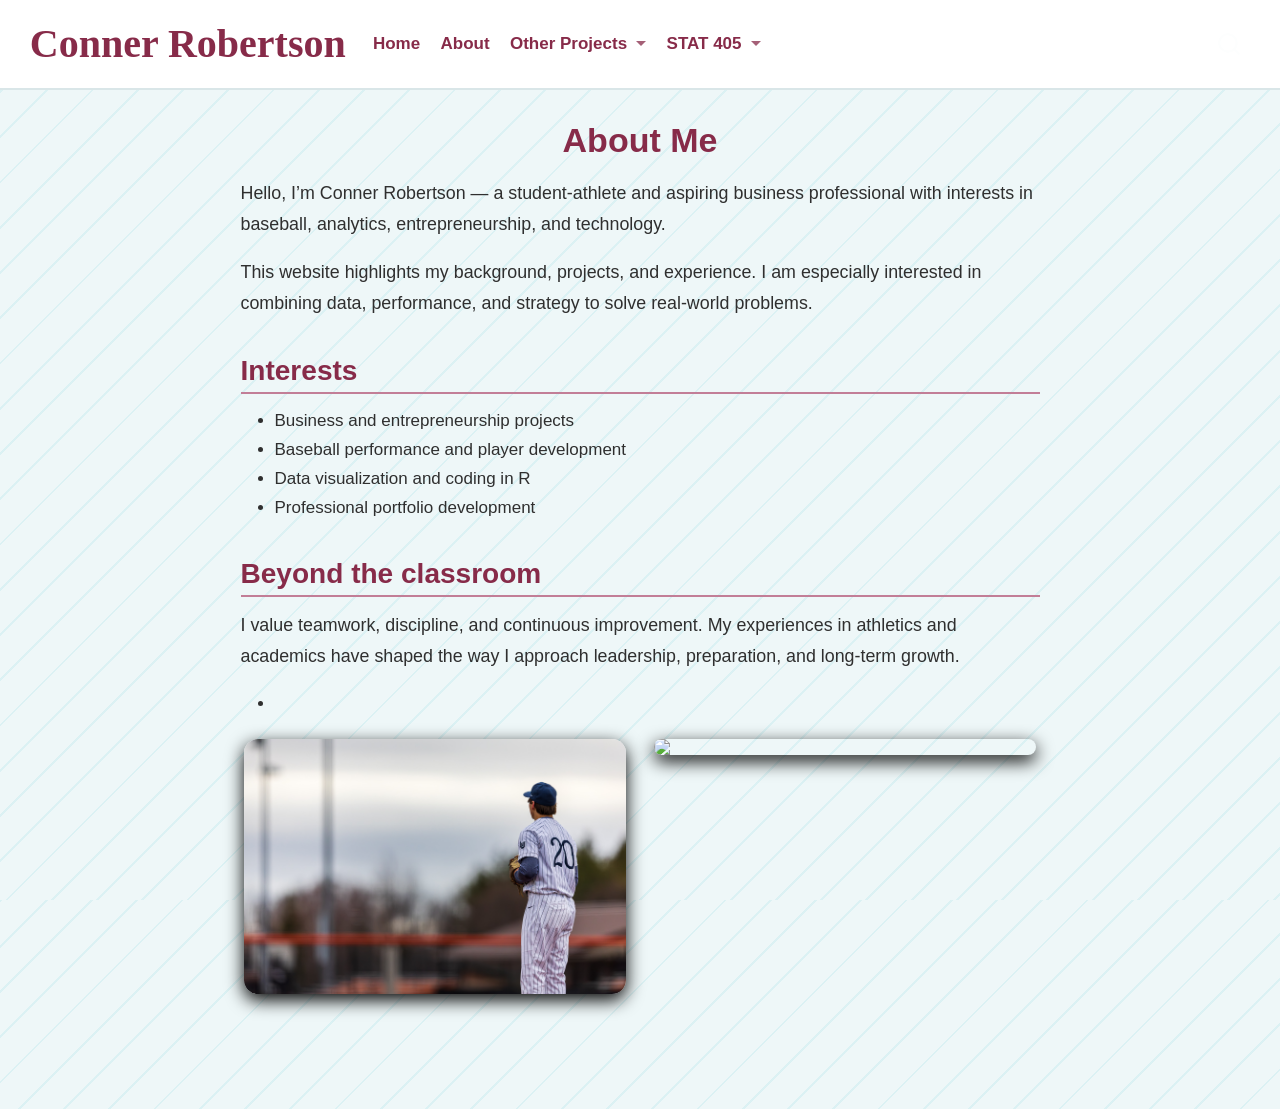
==== docs/about.html @ cb93978e "commiting everything" ====
<!DOCTYPE html>
<html xmlns="http://www.w3.org/1999/xhtml" lang="en" xml:lang="en"><head>

<meta charset="utf-8">
<meta name="generator" content="quarto-1.8.27">

<meta name="viewport" content="width=device-width, initial-scale=1.0, user-scalable=yes">


<title>About Me – Conner Robertson</title>
<style>
code{white-space: pre-wrap;}
span.smallcaps{font-variant: small-caps;}
div.columns{display: flex; gap: min(4vw, 1.5em);}
div.column{flex: auto; overflow-x: auto;}
div.hanging-indent{margin-left: 1.5em; text-indent: -1.5em;}
ul.task-list{list-style: none;}
ul.task-list li input[type="checkbox"] {
  width: 0.8em;
  margin: 0 0.8em 0.2em -1em; /* quarto-specific, see https://github.com/quarto-dev/quarto-cli/issues/4556 */ 
  vertical-align: middle;
}
</style>


<script src="site_libs/quarto-nav/quarto-nav.js"></script>
<script src="site_libs/quarto-nav/headroom.min.js"></script>
<script src="site_libs/clipboard/clipboard.min.js"></script>
<script src="site_libs/quarto-search/autocomplete.umd.js"></script>
<script src="site_libs/quarto-search/fuse.min.js"></script>
<script src="site_libs/quarto-search/quarto-search.js"></script>
<meta name="quarto:offset" content="./">
<script src="site_libs/quarto-html/quarto.js" type="module"></script>
<script src="site_libs/quarto-html/tabsets/tabsets.js" type="module"></script>
<script src="site_libs/quarto-html/axe/axe-check.js" type="module"></script>
<script src="site_libs/quarto-html/popper.min.js"></script>
<script src="site_libs/quarto-html/tippy.umd.min.js"></script>
<script src="site_libs/quarto-html/anchor.min.js"></script>
<link href="site_libs/quarto-html/tippy.css" rel="stylesheet">
<link href="site_libs/quarto-html/quarto-syntax-highlighting-ed96de9b727972fe78a7b5d16c58bf87.css" rel="stylesheet" id="quarto-text-highlighting-styles">
<script src="site_libs/bootstrap/bootstrap.min.js"></script>
<link href="site_libs/bootstrap/bootstrap-icons.css" rel="stylesheet">
<link href="site_libs/bootstrap/bootstrap-82bd6119df2bf4ab524fef438a105040.min.css" rel="stylesheet" append-hash="true" id="quarto-bootstrap" data-mode="light">
<script id="quarto-search-options" type="application/json">{
  "location": "navbar",
  "copy-button": false,
  "collapse-after": 3,
  "panel-placement": "end",
  "type": "overlay",
  "limit": 50,
  "keyboard-shortcut": [
    "f",
    "/",
    "s"
  ],
  "show-item-context": false,
  "language": {
    "search-no-results-text": "No results",
    "search-matching-documents-text": "matching documents",
    "search-copy-link-title": "Copy link to search",
    "search-hide-matches-text": "Hide additional matches",
    "search-more-match-text": "more match in this document",
    "search-more-matches-text": "more matches in this document",
    "search-clear-button-title": "Clear",
    "search-text-placeholder": "",
    "search-detached-cancel-button-title": "Cancel",
    "search-submit-button-title": "Submit",
    "search-label": "Search"
  }
}</script>


<link rel="stylesheet" href="styles.css">
</head>

<body class="nav-fixed fullcontent quarto-light">

<div id="quarto-search-results"></div>
  <header id="quarto-header" class="headroom fixed-top">
    <nav class="navbar navbar-expand-lg " data-bs-theme="dark">
      <div class="navbar-container container-fluid">
      <div class="navbar-brand-container mx-auto">
    <a class="navbar-brand" href="./index.html">
    <span class="navbar-title">Conner Robertson</span>
    </a>
  </div>
            <div id="quarto-search" class="" title="Search"></div>
          <button class="navbar-toggler" type="button" data-bs-toggle="collapse" data-bs-target="#navbarCollapse" aria-controls="navbarCollapse" role="menu" aria-expanded="false" aria-label="Toggle navigation" onclick="if (window.quartoToggleHeadroom) { window.quartoToggleHeadroom(); }">
  <span class="navbar-toggler-icon"></span>
</button>
          <div class="collapse navbar-collapse" id="navbarCollapse">
            <ul class="navbar-nav navbar-nav-scroll me-auto">
  <li class="nav-item">
    <a class="nav-link" href="./index.html"> 
<span class="menu-text">Home</span></a>
  </li>  
  <li class="nav-item">
    <a class="nav-link active" href="./about.html" aria-current="page"> 
<span class="menu-text">About</span></a>
  </li>  
  <li class="nav-item dropdown ">
    <a class="nav-link dropdown-toggle" href="#" id="nav-menu-other-projects" role="link" data-bs-toggle="dropdown" aria-expanded="false">
 <span class="menu-text">Other Projects</span>
    </a>
    <ul class="dropdown-menu" aria-labelledby="nav-menu-other-projects">    
        <li>
    <a class="dropdown-item" href="./tr_project.html">
 <span class="dropdown-text">Timber Rattlers Practicum</span></a>
  </li>  
        <li>
    <a class="dropdown-item" href="./bus_model.html">
 <span class="dropdown-text">Business &amp; Entrepreneurship UPI Model</span></a>
  </li>  
    </ul>
  </li>
  <li class="nav-item dropdown ">
    <a class="nav-link dropdown-toggle" href="#" id="nav-menu-stat-405" role="link" data-bs-toggle="dropdown" aria-expanded="false">
 <span class="menu-text">STAT 405</span>
    </a>
    <ul class="dropdown-menu" aria-labelledby="nav-menu-stat-405">    
        <li>
    <a class="dropdown-item" href="./sql_project.html">
 <span class="dropdown-text">SQL Database</span></a>
  </li>  
    </ul>
  </li>
</ul>
          </div> <!-- /navcollapse -->
            <div class="quarto-navbar-tools">
</div>
      </div> <!-- /container-fluid -->
    </nav>
</header>
<!-- content -->
<div id="quarto-content" class="quarto-container page-columns page-rows-contents page-layout-article page-navbar">
<!-- sidebar -->
<!-- margin-sidebar -->
    
<!-- main -->
<main class="content" id="quarto-document-content">

<header id="title-block-header" class="quarto-title-block default">
<div class="quarto-title">
<h1 class="title">About Me</h1>
</div>



<div class="quarto-title-meta">

    
  
    
  </div>
  


</header>


<p>Hello, I’m Conner Robertson — a student-athlete and aspiring business professional with interests in baseball, analytics, entrepreneurship, and technology.</p>
<p>This website highlights my background, projects, and experience. I am especially interested in combining data, performance, and strategy to solve real-world problems.</p>
<section id="interests" class="level2">
<h2 class="anchored" data-anchor-id="interests">Interests</h2>
<ul>
<li>Business and entrepreneurship projects</li>
<li>Baseball performance and player development</li>
<li>Data visualization and coding in R</li>
<li>Professional portfolio development</li>
</ul>
</section>
<section id="beyond-the-classroom" class="level2">
<h2 class="anchored" data-anchor-id="beyond-the-classroom">Beyond the classroom</h2>
<p>I value teamwork, discipline, and continuous improvement. My experiences in athletics and academics have shaped the way I approach leadership, preparation, and long-term growth.</p>
<ul>
<li></li>
</ul>
<div class="quarto-layout-panel" data-layout-ncol="2">
<div class="quarto-layout-row">
<div class="quarto-layout-cell" style="flex-basis: 50.0%;justify-content: center;">
<p><img src="images/IMG_9159.JPG" class="profile-pic img-fluid"></p>
</div>
<div class="quarto-layout-cell" style="flex-basis: 50.0%;justify-content: center;">
<p><img src="images/IMG_7592.JPG" class="profile-pic img-fluid"></p>
</div>
</div>
</div>


</section>

</main> <!-- /main -->
<script id="quarto-html-after-body" type="application/javascript">
  window.document.addEventListener("DOMContentLoaded", function (event) {
    const icon = "";
    const anchorJS = new window.AnchorJS();
    anchorJS.options = {
      placement: 'right',
      icon: icon
    };
    anchorJS.add('.anchored');
    const isCodeAnnotation = (el) => {
      for (const clz of el.classList) {
        if (clz.startsWith('code-annotation-')) {                     
          return true;
        }
      }
      return false;
    }
    const onCopySuccess = function(e) {
      // button target
      const button = e.trigger;
      // don't keep focus
      button.blur();
      // flash "checked"
      button.classList.add('code-copy-button-checked');
      var currentTitle = button.getAttribute("title");
      button.setAttribute("title", "Copied!");
      let tooltip;
      if (window.bootstrap) {
        button.setAttribute("data-bs-toggle", "tooltip");
        button.setAttribute("data-bs-placement", "left");
        button.setAttribute("data-bs-title", "Copied!");
        tooltip = new bootstrap.Tooltip(button, 
          { trigger: "manual", 
            customClass: "code-copy-button-tooltip",
            offset: [0, -8]});
        tooltip.show();    
      }
      setTimeout(function() {
        if (tooltip) {
          tooltip.hide();
          button.removeAttribute("data-bs-title");
          button.removeAttribute("data-bs-toggle");
          button.removeAttribute("data-bs-placement");
        }
        button.setAttribute("title", currentTitle);
        button.classList.remove('code-copy-button-checked');
      }, 1000);
      // clear code selection
      e.clearSelection();
    }
    const getTextToCopy = function(trigger) {
      const outerScaffold = trigger.parentElement.cloneNode(true);
      const codeEl = outerScaffold.querySelector('code');
      for (const childEl of codeEl.children) {
        if (isCodeAnnotation(childEl)) {
          childEl.remove();
        }
      }
      return codeEl.innerText;
    }
    const clipboard = new window.ClipboardJS('.code-copy-button:not([data-in-quarto-modal])', {
      text: getTextToCopy
    });
    clipboard.on('success', onCopySuccess);
    if (window.document.getElementById('quarto-embedded-source-code-modal')) {
      const clipboardModal = new window.ClipboardJS('.code-copy-button[data-in-quarto-modal]', {
        text: getTextToCopy,
        container: window.document.getElementById('quarto-embedded-source-code-modal')
      });
      clipboardModal.on('success', onCopySuccess);
    }
      var localhostRegex = new RegExp(/^(?:http|https):\/\/localhost\:?[0-9]*\//);
      var mailtoRegex = new RegExp(/^mailto:/);
        var filterRegex = new RegExp('/' + window.location.host + '/');
      var isInternal = (href) => {
          return filterRegex.test(href) || localhostRegex.test(href) || mailtoRegex.test(href);
      }
      // Inspect non-navigation links and adorn them if external
     var links = window.document.querySelectorAll('a[href]:not(.nav-link):not(.navbar-brand):not(.toc-action):not(.sidebar-link):not(.sidebar-item-toggle):not(.pagination-link):not(.no-external):not([aria-hidden]):not(.dropdown-item):not(.quarto-navigation-tool):not(.about-link)');
      for (var i=0; i<links.length; i++) {
        const link = links[i];
        if (!isInternal(link.href)) {
          // undo the damage that might have been done by quarto-nav.js in the case of
          // links that we want to consider external
          if (link.dataset.originalHref !== undefined) {
            link.href = link.dataset.originalHref;
          }
        }
      }
    function tippyHover(el, contentFn, onTriggerFn, onUntriggerFn) {
      const config = {
        allowHTML: true,
        maxWidth: 500,
        delay: 100,
        arrow: false,
        appendTo: function(el) {
            return el.parentElement;
        },
        interactive: true,
        interactiveBorder: 10,
        theme: 'quarto',
        placement: 'bottom-start',
      };
      if (contentFn) {
        config.content = contentFn;
      }
      if (onTriggerFn) {
        config.onTrigger = onTriggerFn;
      }
      if (onUntriggerFn) {
        config.onUntrigger = onUntriggerFn;
      }
      window.tippy(el, config); 
    }
    const noterefs = window.document.querySelectorAll('a[role="doc-noteref"]');
    for (var i=0; i<noterefs.length; i++) {
      const ref = noterefs[i];
      tippyHover(ref, function() {
        // use id or data attribute instead here
        let href = ref.getAttribute('data-footnote-href') || ref.getAttribute('href');
        try { href = new URL(href).hash; } catch {}
        const id = href.replace(/^#\/?/, "");
        const note = window.document.getElementById(id);
        if (note) {
          return note.innerHTML;
        } else {
          return "";
        }
      });
    }
    const xrefs = window.document.querySelectorAll('a.quarto-xref');
    const processXRef = (id, note) => {
      // Strip column container classes
      const stripColumnClz = (el) => {
        el.classList.remove("page-full", "page-columns");
        if (el.children) {
          for (const child of el.children) {
            stripColumnClz(child);
          }
        }
      }
      stripColumnClz(note)
      if (id === null || id.startsWith('sec-')) {
        // Special case sections, only their first couple elements
        const container = document.createElement("div");
        if (note.children && note.children.length > 2) {
          container.appendChild(note.children[0].cloneNode(true));
          for (let i = 1; i < note.children.length; i++) {
            const child = note.children[i];
            if (child.tagName === "P" && child.innerText === "") {
              continue;
            } else {
              container.appendChild(child.cloneNode(true));
              break;
            }
          }
          if (window.Quarto?.typesetMath) {
            window.Quarto.typesetMath(container);
          }
          return container.innerHTML
        } else {
          if (window.Quarto?.typesetMath) {
            window.Quarto.typesetMath(note);
          }
          return note.innerHTML;
        }
      } else {
        // Remove any anchor links if they are present
        const anchorLink = note.querySelector('a.anchorjs-link');
        if (anchorLink) {
          anchorLink.remove();
        }
        if (window.Quarto?.typesetMath) {
          window.Quarto.typesetMath(note);
        }
        if (note.classList.contains("callout")) {
          return note.outerHTML;
        } else {
          return note.innerHTML;
        }
      }
    }
    for (var i=0; i<xrefs.length; i++) {
      const xref = xrefs[i];
      tippyHover(xref, undefined, function(instance) {
        instance.disable();
        let url = xref.getAttribute('href');
        let hash = undefined; 
        if (url.startsWith('#')) {
          hash = url;
        } else {
          try { hash = new URL(url).hash; } catch {}
        }
        if (hash) {
          const id = hash.replace(/^#\/?/, "");
          const note = window.document.getElementById(id);
          if (note !== null) {
            try {
              const html = processXRef(id, note.cloneNode(true));
              instance.setContent(html);
            } finally {
              instance.enable();
              instance.show();
            }
          } else {
            // See if we can fetch this
            fetch(url.split('#')[0])
            .then(res => res.text())
            .then(html => {
              const parser = new DOMParser();
              const htmlDoc = parser.parseFromString(html, "text/html");
              const note = htmlDoc.getElementById(id);
              if (note !== null) {
                const html = processXRef(id, note);
                instance.setContent(html);
              } 
            }).finally(() => {
              instance.enable();
              instance.show();
            });
          }
        } else {
          // See if we can fetch a full url (with no hash to target)
          // This is a special case and we should probably do some content thinning / targeting
          fetch(url)
          .then(res => res.text())
          .then(html => {
            const parser = new DOMParser();
            const htmlDoc = parser.parseFromString(html, "text/html");
            const note = htmlDoc.querySelector('main.content');
            if (note !== null) {
              // This should only happen for chapter cross references
              // (since there is no id in the URL)
              // remove the first header
              if (note.children.length > 0 && note.children[0].tagName === "HEADER") {
                note.children[0].remove();
              }
              const html = processXRef(null, note);
              instance.setContent(html);
            } 
          }).finally(() => {
            instance.enable();
            instance.show();
          });
        }
      }, function(instance) {
      });
    }
        let selectedAnnoteEl;
        const selectorForAnnotation = ( cell, annotation) => {
          let cellAttr = 'data-code-cell="' + cell + '"';
          let lineAttr = 'data-code-annotation="' +  annotation + '"';
          const selector = 'span[' + cellAttr + '][' + lineAttr + ']';
          return selector;
        }
        const selectCodeLines = (annoteEl) => {
          const doc = window.document;
          const targetCell = annoteEl.getAttribute("data-target-cell");
          const targetAnnotation = annoteEl.getAttribute("data-target-annotation");
          const annoteSpan = window.document.querySelector(selectorForAnnotation(targetCell, targetAnnotation));
          const lines = annoteSpan.getAttribute("data-code-lines").split(",");
          const lineIds = lines.map((line) => {
            return targetCell + "-" + line;
          })
          let top = null;
          let height = null;
          let parent = null;
          if (lineIds.length > 0) {
              //compute the position of the single el (top and bottom and make a div)
              const el = window.document.getElementById(lineIds[0]);
              top = el.offsetTop;
              height = el.offsetHeight;
              parent = el.parentElement.parentElement;
            if (lineIds.length > 1) {
              const lastEl = window.document.getElementById(lineIds[lineIds.length - 1]);
              const bottom = lastEl.offsetTop + lastEl.offsetHeight;
              height = bottom - top;
            }
            if (top !== null && height !== null && parent !== null) {
              // cook up a div (if necessary) and position it 
              let div = window.document.getElementById("code-annotation-line-highlight");
              if (div === null) {
                div = window.document.createElement("div");
                div.setAttribute("id", "code-annotation-line-highlight");
                div.style.position = 'absolute';
                parent.appendChild(div);
              }
              div.style.top = top - 2 + "px";
              div.style.height = height + 4 + "px";
              div.style.left = 0;
              let gutterDiv = window.document.getElementById("code-annotation-line-highlight-gutter");
              if (gutterDiv === null) {
                gutterDiv = window.document.createElement("div");
                gutterDiv.setAttribute("id", "code-annotation-line-highlight-gutter");
                gutterDiv.style.position = 'absolute';
                const codeCell = window.document.getElementById(targetCell);
                const gutter = codeCell.querySelector('.code-annotation-gutter');
                gutter.appendChild(gutterDiv);
              }
              gutterDiv.style.top = top - 2 + "px";
              gutterDiv.style.height = height + 4 + "px";
            }
            selectedAnnoteEl = annoteEl;
          }
        };
        const unselectCodeLines = () => {
          const elementsIds = ["code-annotation-line-highlight", "code-annotation-line-highlight-gutter"];
          elementsIds.forEach((elId) => {
            const div = window.document.getElementById(elId);
            if (div) {
              div.remove();
            }
          });
          selectedAnnoteEl = undefined;
        };
          // Handle positioning of the toggle
      window.addEventListener(
        "resize",
        throttle(() => {
          elRect = undefined;
          if (selectedAnnoteEl) {
            selectCodeLines(selectedAnnoteEl);
          }
        }, 10)
      );
      function throttle(fn, ms) {
      let throttle = false;
      let timer;
        return (...args) => {
          if(!throttle) { // first call gets through
              fn.apply(this, args);
              throttle = true;
          } else { // all the others get throttled
              if(timer) clearTimeout(timer); // cancel #2
              timer = setTimeout(() => {
                fn.apply(this, args);
                timer = throttle = false;
              }, ms);
          }
        };
      }
        // Attach click handler to the DT
        const annoteDls = window.document.querySelectorAll('dt[data-target-cell]');
        for (const annoteDlNode of annoteDls) {
          annoteDlNode.addEventListener('click', (event) => {
            const clickedEl = event.target;
            if (clickedEl !== selectedAnnoteEl) {
              unselectCodeLines();
              const activeEl = window.document.querySelector('dt[data-target-cell].code-annotation-active');
              if (activeEl) {
                activeEl.classList.remove('code-annotation-active');
              }
              selectCodeLines(clickedEl);
              clickedEl.classList.add('code-annotation-active');
            } else {
              // Unselect the line
              unselectCodeLines();
              clickedEl.classList.remove('code-annotation-active');
            }
          });
        }
    const findCites = (el) => {
      const parentEl = el.parentElement;
      if (parentEl) {
        const cites = parentEl.dataset.cites;
        if (cites) {
          return {
            el,
            cites: cites.split(' ')
          };
        } else {
          return findCites(el.parentElement)
        }
      } else {
        return undefined;
      }
    };
    var bibliorefs = window.document.querySelectorAll('a[role="doc-biblioref"]');
    for (var i=0; i<bibliorefs.length; i++) {
      const ref = bibliorefs[i];
      const citeInfo = findCites(ref);
      if (citeInfo) {
        tippyHover(citeInfo.el, function() {
          var popup = window.document.createElement('div');
          citeInfo.cites.forEach(function(cite) {
            var citeDiv = window.document.createElement('div');
            citeDiv.classList.add('hanging-indent');
            citeDiv.classList.add('csl-entry');
            var biblioDiv = window.document.getElementById('ref-' + cite);
            if (biblioDiv) {
              citeDiv.innerHTML = biblioDiv.innerHTML;
            }
            popup.appendChild(citeDiv);
          });
          return popup.innerHTML;
        });
      }
    }
  });
  </script>
</div> <!-- /content -->




</body></html>
---- docs/site_libs/quarto-html/tippy.css ----
.tippy-box[data-animation=fade][data-state=hidden]{opacity:0}[data-tippy-root]{max-width:calc(100vw - 10px)}.tippy-box{position:relative;background-color:#333;color:#fff;border-radius:4px;font-size:14px;line-height:1.4;white-space:normal;outline:0;transition-property:transform,visibility,opacity}.tippy-box[data-placement^=top]>.tippy-arrow{bottom:0}.tippy-box[data-placement^=top]>.tippy-arrow:before{bottom:-7px;left:0;border-width:8px 8px 0;border-top-color:initial;transform-origin:center top}.tippy-box[data-placement^=bottom]>.tippy-arrow{top:0}.tippy-box[data-placement^=bottom]>.tippy-arrow:before{top:-7px;left:0;border-width:0 8px 8px;border-bottom-color:initial;transform-origin:center bottom}.tippy-box[data-placement^=left]>.tippy-arrow{right:0}.tippy-box[data-placement^=left]>.tippy-arrow:before{border-width:8px 0 8px 8px;border-left-color:initial;right:-7px;transform-origin:center left}.tippy-box[data-placement^=right]>.tippy-arrow{left:0}.tippy-box[data-placement^=right]>.tippy-arrow:before{left:-7px;border-width:8px 8px 8px 0;border-right-color:initial;transform-origin:center right}.tippy-box[data-inertia][data-state=visible]{transition-timing-function:cubic-bezier(.54,1.5,.38,1.11)}.tippy-arrow{width:16px;height:16px;color:#333}.tippy-arrow:before{content:"";position:absolute;border-color:transparent;border-style:solid}.tippy-content{position:relative;padding:5px 9px;z-index:1}
---- docs/site_libs/quarto-html/quarto-syntax-highlighting-ed96de9b727972fe78a7b5d16c58bf87.css ----
/* quarto syntax highlight colors */
:root {
  --quarto-hl-ot-color: #003B4F;
  --quarto-hl-at-color: #657422;
  --quarto-hl-ss-color: #20794D;
  --quarto-hl-an-color: #5E5E5E;
  --quarto-hl-fu-color: #4758AB;
  --quarto-hl-st-color: #20794D;
  --quarto-hl-cf-color: #003B4F;
  --quarto-hl-op-color: #5E5E5E;
  --quarto-hl-er-color: #AD0000;
  --quarto-hl-bn-color: #AD0000;
  --quarto-hl-al-color: #AD0000;
  --quarto-hl-va-color: #111111;
  --quarto-hl-bu-color: inherit;
  --quarto-hl-ex-color: inherit;
  --quarto-hl-pp-color: #AD0000;
  --quarto-hl-in-color: #5E5E5E;
  --quarto-hl-vs-color: #20794D;
  --quarto-hl-wa-color: #5E5E5E;
  --quarto-hl-do-color: #5E5E5E;
  --quarto-hl-im-color: #00769E;
  --quarto-hl-ch-color: #20794D;
  --quarto-hl-dt-color: #AD0000;
  --quarto-hl-fl-color: #AD0000;
  --quarto-hl-co-color: #5E5E5E;
  --quarto-hl-cv-color: #5E5E5E;
  --quarto-hl-cn-color: #8f5902;
  --quarto-hl-sc-color: #5E5E5E;
  --quarto-hl-dv-color: #AD0000;
  --quarto-hl-kw-color: #003B4F;
}

/* other quarto variables */
:root {
  --quarto-font-monospace: SFMono-Regular, Menlo, Monaco, Consolas, "Liberation Mono", "Courier New", monospace;
}

/* syntax highlight based on Pandoc's rules */
pre > code.sourceCode > span {
  color: #003B4F;
}

code.sourceCode > span {
  color: #003B4F;
}

div.sourceCode,
div.sourceCode pre.sourceCode {
  color: #003B4F;
}

/* Normal */
code span {
  color: #003B4F;
}

/* Alert */
code span.al {
  color: #AD0000;
  font-style: inherit;
}

/* Annotation */
code span.an {
  color: #5E5E5E;
  font-style: inherit;
}

/* Attribute */
code span.at {
  color: #657422;
  font-style: inherit;
}

/* BaseN */
code span.bn {
  color: #AD0000;
  font-style: inherit;
}

/* BuiltIn */
code span.bu {
  font-style: inherit;
}

/* ControlFlow */
code span.cf {
  color: #003B4F;
  font-weight: bold;
  font-style: inherit;
}

/* Char */
code span.ch {
  color: #20794D;
  font-style: inherit;
}

/* Constant */
code span.cn {
  color: #8f5902;
  font-style: inherit;
}

/* Comment */
code span.co {
  color: #5E5E5E;
  font-style: inherit;
}

/* CommentVar */
code span.cv {
  color: #5E5E5E;
  font-style: italic;
}

/* Documentation */
code span.do {
  color: #5E5E5E;
  font-style: italic;
}

/* DataType */
code span.dt {
  color: #AD0000;
  font-style: inherit;
}

/* DecVal */
code span.dv {
  color: #AD0000;
  font-style: inherit;
}

/* Error */
code span.er {
  color: #AD0000;
  font-style: inherit;
}

/* Extension */
code span.ex {
  font-style: inherit;
}

/* Float */
code span.fl {
  color: #AD0000;
  font-style: inherit;
}

/* Function */
code span.fu {
  color: #4758AB;
  font-style: inherit;
}

/* Import */
code span.im {
  color: #00769E;
  font-style: inherit;
}

/* Information */
code span.in {
  color: #5E5E5E;
  font-style: inherit;
}

/* Keyword */
code span.kw {
  color: #003B4F;
  font-weight: bold;
  font-style: inherit;
}

/* Operator */
code span.op {
  color: #5E5E5E;
  font-style: inherit;
}

/* Other */
code span.ot {
  color: #003B4F;
  font-style: inherit;
}

/* Preprocessor */
code span.pp {
  color: #AD0000;
  font-style: inherit;
}

/* SpecialChar */
code span.sc {
  color: #5E5E5E;
  font-style: inherit;
}

/* SpecialString */
code span.ss {
  color: #20794D;
  font-style: inherit;
}

/* String */
code span.st {
  color: #20794D;
  font-style: inherit;
}

/* Variable */
code span.va {
  color: #111111;
  font-style: inherit;
}

/* VerbatimString */
code span.vs {
  color: #20794D;
  font-style: inherit;
}

/* Warning */
code span.wa {
  color: #5E5E5E;
  font-style: italic;
}

.prevent-inlining {
  content: "</";
}

/*# sourceMappingURL=0920dd6d7437995b8cdf7429764427b1.css.map */
---- docs/styles.css ----
/* css styles */

body {
  background-color: #eef7f8;
  background-image:
    repeating-linear-gradient(
      135deg,
      rgba(5, 170, 187, 0.08) 0px,
      rgba(5, 170, 187, 0.08) 2px,
      transparent 2px,
      transparent 32px
    );

  color: #2f2f2f;
  font-family: "Segoe UI", Tahoma, Geneva, Verdana, sans-serif;
}

/* TOC section color change*/
.sidebar nav[role="doc-toc"] ul > li > a.active,
.sidebar nav[role="doc-toc"] ul > li > ul > li > a.active {
  color: #872b49 !important;
  border-left: 1px solid #872b49 !important;
}

/* Make TOC text bigger */
#quarto-margin-sidebar .nav-link,
#TOC .nav-link,
.sidebar nav[role="doc-toc"] a {
  font-size: 1rem !important;
  padding-top: 0.40rem !important;
  padding-bottom: 0.40rem !important;
}

.tighter-list {
  padding-left: 0.5em; /* Adjust this value */
}

/* Navbar */
.navbar {
  background-color: #ffffff !important;
  border-bottom: 2px solid #d9e6e8;
}

.navbar-brand{
  font-family: 'Borel', serif;
  font-size: 40px !important;
}

.navbar-brand,
.navbar .nav-link {
  color: #872b49 !important;
  font-weight: 600;
}

.navbar .nav-link:hover,
.navbar-brand:hover {
  color: #05aabb !important;
}

.navbar .dropdown-menu{
  width: 375px;
  background-color: white;
  box-shadow: 0 6px 18px rgba(0, 0, 0, 0.08);
  padding: 0.8rem 0;
}

.navbar .dropdown-item{
  color: #101010;
  font-weight: 200;
  font-size: 1rem;
  text-decoration: none;
}

.navbar .dropdown-item:hover,
.navbar .dropdown-item:focus {
  background-color: #eef7f8;
}

/* Headings */
h1, h2, h3 {
  font-weight: 700;
}

h1 {
  color: #872b49;
  text-align: center;
  margin-top: 1rem;
}

h2 {
  color: #872b49;
  margin-top: 2rem;
  margin-bottom: 0.75rem;
  border-bottom: 2px solid #c27e97;
  padding-bottom: 0.3rem;
}

h3 {
  color: #c27e97;
}

/* Text */
p {
  line-height: 1.75;
  font-size: 1.05rem;
  margin-bottom: 1rem;
}

ul {
  line-height: 1.7;
}

/* Links */
a {
  color: #05aabb;
  text-decoration: none;
  font-weight: 600;
}

a:hover {
  color: #872b49;
  text-decoration: underline;
}

/* Home/about block image */
div.quarto-about-jolla .about-image {
  border: 4px solid #872b49;
  border-radius: 10px !important;
  box-shadow: 0 6px 18px rgba(0, 0, 0, 0.15);
}

/* Home/about block buttons */
div.quarto-about-jolla .about-links .about-link,
div.quarto-about-trestles .about-entity .about-link {
  color: white !important;
  background-color: #872b49;
  border-radius: 8px;
  padding: 0.45em 0.9em;
  text-decoration: none;
  border: none;
}

div.quarto-about-jolla .about-links .about-link:hover,
div.quarto-about-trestles .about-entity .about-link:hover {
  background-color: #c27e97;
  color: white !important;
}

/* Hero section */
.hero-section {
  margin-top: 2rem;
  padding: 1.25rem 1.5rem;
  background: linear-gradient(135deg, rgba(5,170,187,0.10), rgba(135,43,73,0.10));
  border-left: 5px solid #872b49;
  border-radius: 10px;
  font-size: 1.08rem;
  line-height: 1.7;
}

/* Existing image style */
.profile-pic {
  display: block;
  width: 100%;
  max-width: 420px;
  margin: 0 auto 1.25rem auto;
  border-radius: 14px;
  box-shadow: 0 6px 18px black;
}

.tr-project-card {
  border-radius: 14px;  
  box-shadow: 0 2.5px 9px black;
}

.top-hero {
  max-width: 500px;
  margin: 0 auto 2rem auto;
  padding: 1rem 1rem 1.25rem 1rem;
  border: 1px solid rgba(135, 43, 73, 0.35);
  border-radius: 18px;
  box-shadow: 0 6px 18px rgba(0, 0, 0, 0.08);
  text-align: center;
}

/* Homepage image */
.profile-photo {
  display: block;
  width: 100%;
  max-width: 350px;
  margin: 40px auto 25px auto;
  border: 1px solid rgba(135, 43, 73, 0.35);
  border-radius: 18px;
  box-shadow: 0 6px 18px rgba(0, 0, 0, 0.08);
}

/* Homepage title */
#home-name {
  color: #872b49;
  text-align: center;
  font-size: 2.8rem;
  font-weight: 800;
  margin-top: 0.25rem;
  margin-bottom: 1rem;
  border-bottom: none;
  padding-bottom: 0;
}

/* Homepage button row */
.button-row {
  display: flex;
  justify-content: center;
  gap: 0.75rem;
  flex-wrap: wrap;
  margin: 40px auto 10px auto;
}

.home-btn {
  display: inline-block;
  background: #872b49;
  color: white !important;
  text-decoration: none;
  padding: 0.7rem 1.1rem;
  border-radius: 10px;
  font-weight: 600;
  transition: transform 0.2s ease, opacity 0.2s ease, box-shadow 0.2s ease;
}

.home-btn:hover {
  transform: translateY(-2px);
  opacity: 0.95;
  color: white !important;
  text-decoration: none;
  box-shadow: 0 6px 14px rgba(0, 0, 0, 0.12);
}

/* Featured work box */
.feature-card {
  background: #f7f5f6;
  border-radius: 18px;
  padding: 1.5rem;
  margin-bottom: 1.25rem;
  box-shadow: 0 8px 24px rgba(0, 0, 0, 0.06);
}

.feature-card h2 {
  color: #872b49;
  margin-top: 0;
  margin-bottom: 0.5rem;
  border-bottom: none;
  padding-bottom: 0;
  text-align: center;
}

.feature-card p {
  text-align: center;
  margin-bottom: 0;
}

/* Project cards grid */
.project-grid {
  display: grid;
  grid-template-columns: 1fr 1fr;
  gap: 1.25rem;
}

.project-card {
  background: white;
  border-radius: 18px;
  padding: 1.5rem;
  box-shadow: 0 8px 24px rgba(0, 0, 0, 0.06);
  border-left: 5px solid #872b49;
  min-height: 220px;
  transition: transform 0.2s ease, box-shadow 0.2s ease;
}

.project-card:hover {
  transform: translateY(-4px);
  box-shadow: 0 14px 28px rgba(0, 0, 0, 0.10);
}

.project-card h3 {
  color: #8c2d52;
  margin-top: 0;
  margin-bottom: 0.5rem;
}

.project-card a {
  font-weight: 700;
}

/* Responsive */
@media (max-width: 900px) {
  .project-grid {
    grid-template-columns: 1fr;
  }
}

  #home-name {
    font-size: 2.2rem;
    text-align: center;
  }
  
/* Portfolio Page */
.photo-intro {
  text-align: center;
  margin: 2rem auto;
}

.photo-mosaic {
  display: grid;
  grid-template-columns: repeat(4, 1fr);
  grid-auto-rows: 180px;
  gap: 1.25rem;
  width: 85vw;
  max-width: 1200px;
  margin: 2rem auto 4rem auto;
}

.photo-item {
  overflow: hidden;
  border-radius: 18px;
  box-shadow: 0 8px 24px rgba(0, 0, 0, 0.14);
}

.photo-item img {
  width: 100%;
  height: 100%;
  object-fit: cover;
  cursor: pointer;
  transition: transform 0.25s ease, filter 0.25s ease;
}

.photo-item img:hover {
  transform: scale(1.05);
  filter: brightness(0.9);
}

.photo-item.tall {
  grid-row: span 2;
}

.photo-item.wide {
  grid-column: span 2;
}

/* Custom layout tweaks */
.photo-item:nth-child(1) {
  grid-column: span 2;
}

.photo-item:nth-child(4) {
  grid-column: span 1;
}

.photo-item:nth-child(7) {
  grid-column: span 1;
}

#image-lightbox {
  display: none;
  position: fixed;
  inset: 0;
  background: rgba(238, 247, 248, 0.9);
  backdrop-filter: blur(6px);
  z-index: 9999;
  justify-content: center;
  align-items: center;
}

#image-lightbox img {
  max-width: 78vw;
  max-height: 78vh;
  border-radius: 18px;
  box-shadow: 0 18px 50px rgba(0, 0, 0, 0.3);
}

@media (max-width: 900px) {
  .photo-mosaic {
    grid-template-columns: 1fr 1fr;
    width: 92vw;
  }

  .photo-item,
  .photo-item.tall,
  .photo-item.wide {
    grid-column: span 1;
    grid-row: span 1;
  }
}
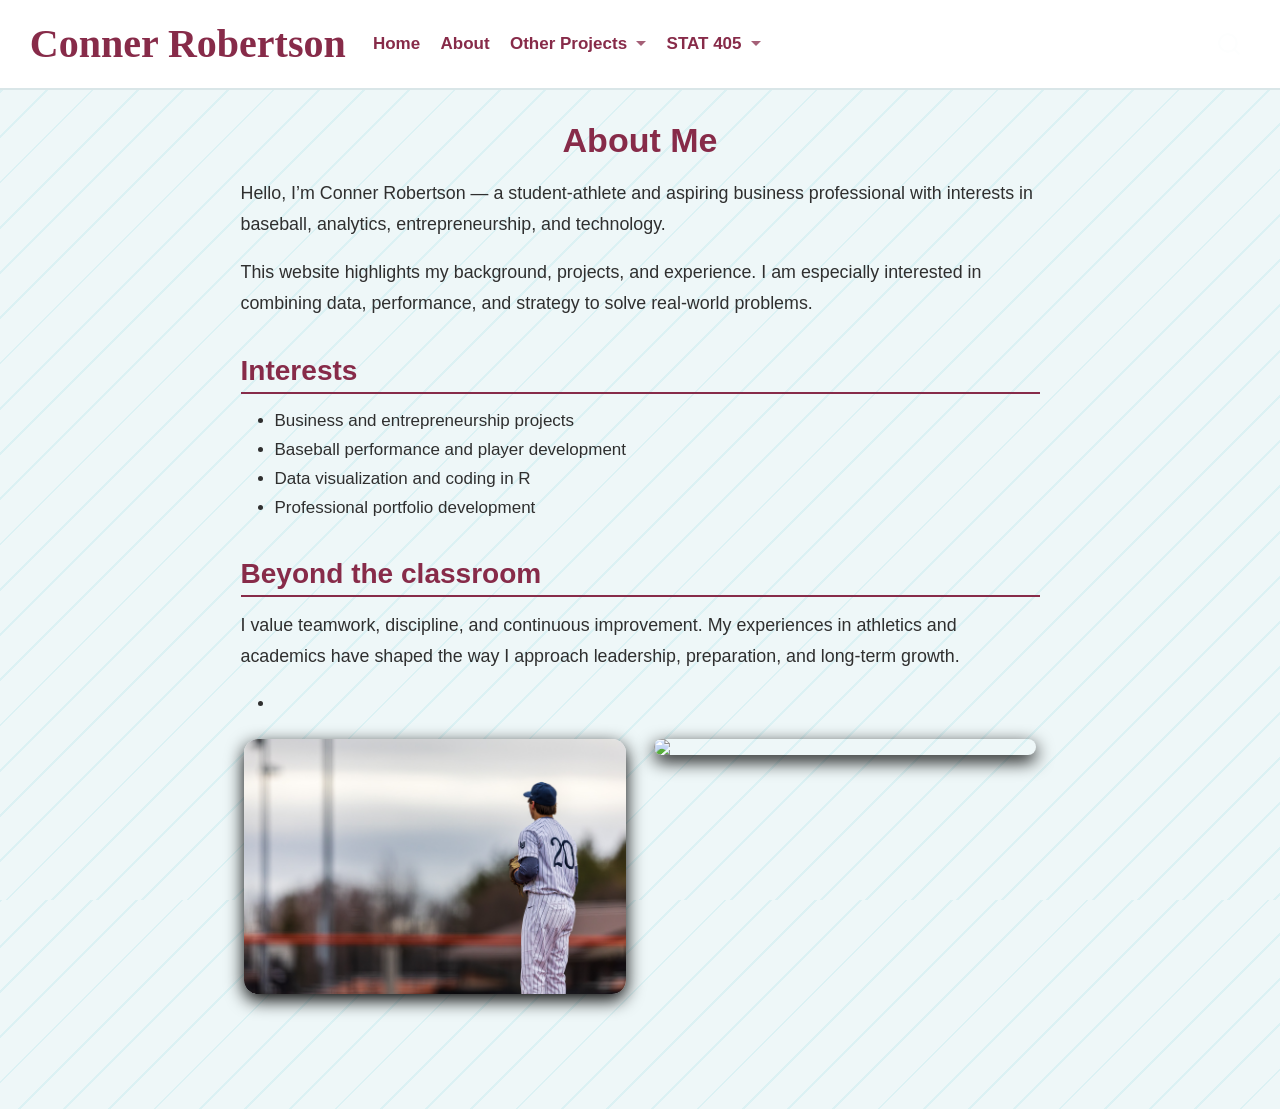
==== commit 7ed04ac9: "just a lot of stuff i did. forgot to commit." ====
--- a/docs/about.html
+++ b/docs/about.html
@@ -121,6 +121,10 @@
         <li>
     <a class="dropdown-item" href="./sql_project.html">
  <span class="dropdown-text">SQL Database</span></a>
+  </li>  
+        <li>
+    <a class="dropdown-item" href="./text_analysis.html">
+ <span class="dropdown-text">Text Analysis</span></a>
   </li>  
     </ul>
   </li>
--- a/docs/styles.css
+++ b/docs/styles.css
@@ -22,6 +22,11 @@
   border-left: 1px solid #872b49 !important;
 }
 
+/* Tab color for panel-tabset */
+.panel-tabset .nav-tabs .nav-link {
+  color: black;
+}
+
 /* Make TOC text bigger */
 #quarto-margin-sidebar .nav-link,
 #TOC .nav-link,
@@ -35,6 +40,18 @@
   padding-left: 0.5em; /* Adjust this value */
 }
 
+.page-logo {
+  position: fixed;
+  top: 115px;
+  left: 25px;
+  width: 180px;
+  height: auto;
+  z-index: 10;
+  border: 1px solid white;
+  border-radius: 18px;
+  box-shadow: 0 2px 8px rgba(0, 0, 0, 0.08);
+}
+
 /* Navbar */
 .navbar {
   background-color: #ffffff !important;
@@ -74,29 +91,25 @@
 .navbar .dropdown-item:hover,
 .navbar .dropdown-item:focus {
   background-color: #eef7f8;
-}
-
-/* Headings */
-h1, h2, h3 {
-  font-weight: 700;
-}
+} 
 
 h1 {
   color: #872b49;
   text-align: center;
   margin-top: 1rem;
 }
+
 
 h2 {
   color: #872b49;
   margin-top: 2rem;
   margin-bottom: 0.75rem;
-  border-bottom: 2px solid #c27e97;
+  border-bottom: 2px solid #872b49;
   padding-bottom: 0.3rem;
 }
 
 h3 {
-  color: #c27e97;
+  color: #872b49;
 }
 
 /* Text */
@@ -109,6 +122,7 @@
 ul {
   line-height: 1.7;
 }
+
 
 /* Links */
 a {
@@ -168,8 +182,8 @@
 }
 
 .tr-project-card {
-  border-radius: 14px;  
-  box-shadow: 0 2.5px 9px black;
+  border-radius: 12px;  
+  box-shadow: 0 1px 4px black;
 }
 
 .top-hero {
@@ -219,9 +233,9 @@
   background: #872b49;
   color: white !important;
   text-decoration: none;
-  padding: 0.7rem 1.1rem;
-  border-radius: 10px;
-  font-weight: 600;
+  padding: 0.5rem 0.9rem;
+  border-radius: 8px;
+  font-weight: 540;
   transition: transform 0.2s ease, opacity 0.2s ease, box-shadow 0.2s ease;
 }
 
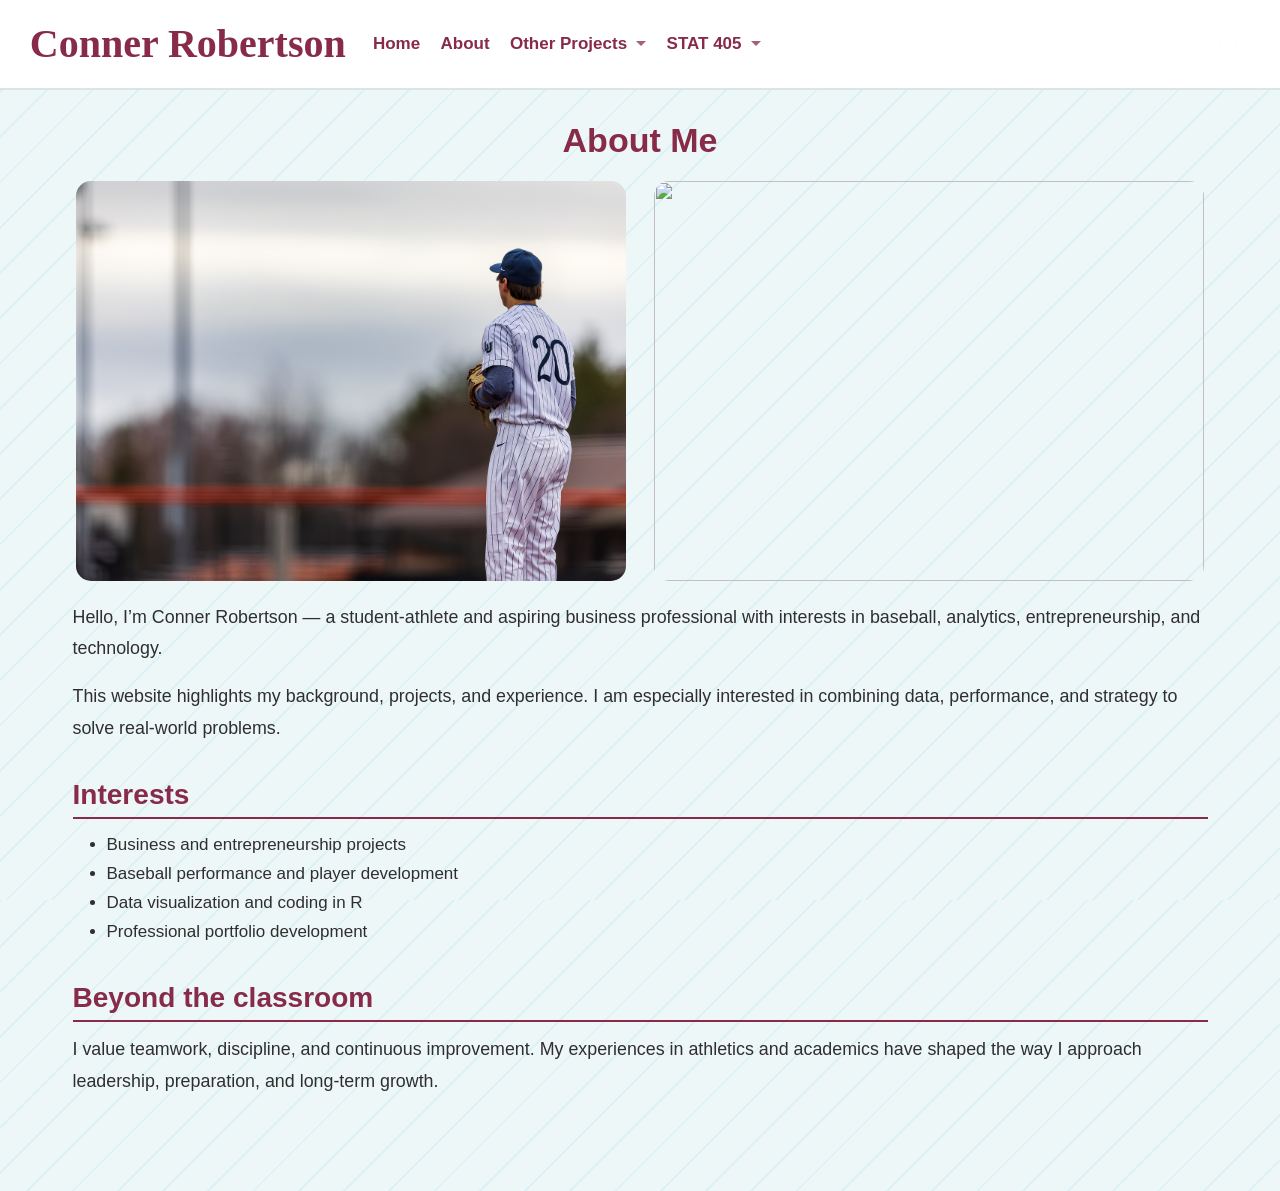
==== commit c5346308: "commitment" ====
--- a/docs/about.html
+++ b/docs/about.html
@@ -73,7 +73,7 @@
 <link rel="stylesheet" href="styles.css">
 </head>
 
-<body class="nav-fixed fullcontent quarto-light">
+<body class="nav-fixed quarto-light">
 
 <div id="quarto-search-results"></div>
   <header id="quarto-header" class="headroom fixed-top">
@@ -126,6 +126,14 @@
     <a class="dropdown-item" href="./text_analysis.html">
  <span class="dropdown-text">Text Analysis</span></a>
   </li>  
+        <li>
+    <a class="dropdown-item" href="./package.html">
+ <span class="dropdown-text">Webgem Package</span></a>
+  </li>  
+        <li>
+    <a class="dropdown-item" href="./poster.html">
+ <span class="dropdown-text">KFYO Poster Project</span></a>
+  </li>  
     </ul>
   </li>
 </ul>
@@ -136,12 +144,12 @@
     </nav>
 </header>
 <!-- content -->
-<div id="quarto-content" class="quarto-container page-columns page-rows-contents page-layout-article page-navbar">
+<div id="quarto-content" class="quarto-container page-columns page-rows-contents page-layout-full page-navbar">
 <!-- sidebar -->
 <!-- margin-sidebar -->
     
 <!-- main -->
-<main class="content" id="quarto-document-content">
+<main class="content column-page" id="quarto-document-content">
 
 <header id="title-block-header" class="quarto-title-block default">
 <div class="quarto-title">
@@ -150,7 +158,7 @@
 
 
 
-<div class="quarto-title-meta">
+<div class="quarto-title-meta column-page">
 
     
   
@@ -162,6 +170,16 @@
 </header>
 
 
+<div class="quarto-layout-panel" data-layout-ncol="2">
+<div class="quarto-layout-row quarto-layout-valign-bottom">
+<div class="quarto-layout-cell" style="flex-basis: 50.0%;justify-content: center;">
+<p><img src="images/IMG_9159.JPG" class="img-fluid" style="width: 100%; height: 400px; object-fit: cover; border-radius: 15px;"></p>
+</div>
+<div class="quarto-layout-cell" style="flex-basis: 50.0%;justify-content: center;">
+<p><img src="images/IMG_7592.JPG" class="img-fluid" style="width: 100%; height: 400px; object-fit: cover; border-radius: 15px;"></p>
+</div>
+</div>
+</div>
 <p>Hello, I’m Conner Robertson — a student-athlete and aspiring business professional with interests in baseball, analytics, entrepreneurship, and technology.</p>
 <p>This website highlights my background, projects, and experience. I am especially interested in combining data, performance, and strategy to solve real-world problems.</p>
 <section id="interests" class="level2">
@@ -176,19 +194,6 @@
 <section id="beyond-the-classroom" class="level2">
 <h2 class="anchored" data-anchor-id="beyond-the-classroom">Beyond the classroom</h2>
 <p>I value teamwork, discipline, and continuous improvement. My experiences in athletics and academics have shaped the way I approach leadership, preparation, and long-term growth.</p>
-<ul>
-<li></li>
-</ul>
-<div class="quarto-layout-panel" data-layout-ncol="2">
-<div class="quarto-layout-row">
-<div class="quarto-layout-cell" style="flex-basis: 50.0%;justify-content: center;">
-<p><img src="images/IMG_9159.JPG" class="profile-pic img-fluid"></p>
-</div>
-<div class="quarto-layout-cell" style="flex-basis: 50.0%;justify-content: center;">
-<p><img src="images/IMG_7592.JPG" class="profile-pic img-fluid"></p>
-</div>
-</div>
-</div>
 
 
 </section>
--- a/docs/styles.css
+++ b/docs/styles.css
@@ -160,6 +160,15 @@
   color: white !important;
 }
 
+/* Make cards in grids the same height */
+.grid {
+  align-items: stretch;
+}
+
+.grid .card {
+  height: 100%;
+}
+
 /* Hero section */
 .hero-section {
   margin-top: 2rem;
@@ -187,7 +196,7 @@
 }
 
 .top-hero {
-  max-width: 500px;
+  max-width: 750px;
   margin: 0 auto 2rem auto;
   padding: 1rem 1rem 1.25rem 1rem;
   border: 1px solid rgba(135, 43, 73, 0.35);
@@ -200,7 +209,7 @@
 .profile-photo {
   display: block;
   width: 100%;
-  max-width: 350px;
+  max-width: 500px;
   margin: 40px auto 25px auto;
   border: 1px solid rgba(135, 43, 73, 0.35);
   border-radius: 18px;
@@ -247,6 +256,92 @@
   box-shadow: 0 6px 14px rgba(0, 0, 0, 0.12);
 }
 
+.card {
+  padding: 1.25rem;
+  border-radius: 12px;
+  border: 1px solid #ddd;
+  box-shadow: 0 4px 12px rgba(0, 0, 0, 0.07);
+  background-color: white;
+  margin-bottom: 1rem;
+}
+
+.stat-card {
+  text-align: center;
+}
+
+.stat-card h3 {
+  font-size: 1.8rem;
+  color: #1f4e79;
+  margin-bottom: 0.5rem;
+}
+
+.text-center {
+  text-align: center;
+}
+
+.page-logo {
+  max-width: 220px;
+  display: block;
+  margin-bottom: 1.5rem;
+}
+
+.research-hero {
+  background-color: #f4f6f8;
+  border-left: 6px solid #1f4e79;
+  padding: 2rem;
+  margin-bottom: 2rem;
+  border-radius: 14px;
+}
+
+.card {
+  padding: 1.25rem;
+  border-radius: 12px;
+  border: 1px solid #ddd;
+  box-shadow: 0 4px 12px rgba(0, 0, 0, 0.07);
+  background-color: white;
+  margin-bottom: 1rem;
+}
+
+.grid {
+  align-items: stretch;
+}
+
+.grid .card {
+  height: 100%;
+}
+
+.article-top {
+  align-items: stretch;
+  margin-bottom: 2rem;
+}
+
+.article-title-box {
+  background-color: #ffffff;
+  border-top: 5px solid #1f4e79;
+  padding: 1.25rem;
+  border-radius: 14px;
+  border: 1px solid #ddd;
+  box-shadow: 0 4px 12px rgba(0, 0, 0, 0.07);
+  height: 100%;
+}
+
+.article-title-box h3 {
+  margin-top: 0;
+  color: #1f4e79;
+}
+
+.article-title-box strong {
+  font-size: 1rem;
+  line-height: 1.35;
+}
+
+.article-top {
+  width: 100%;
+  max-width: 125%;
+  align-items: stretch;
+  margin-bottom: 2rem;
+}
+
 /* Featured work box */
 .feature-card {
   background: #f7f5f6;
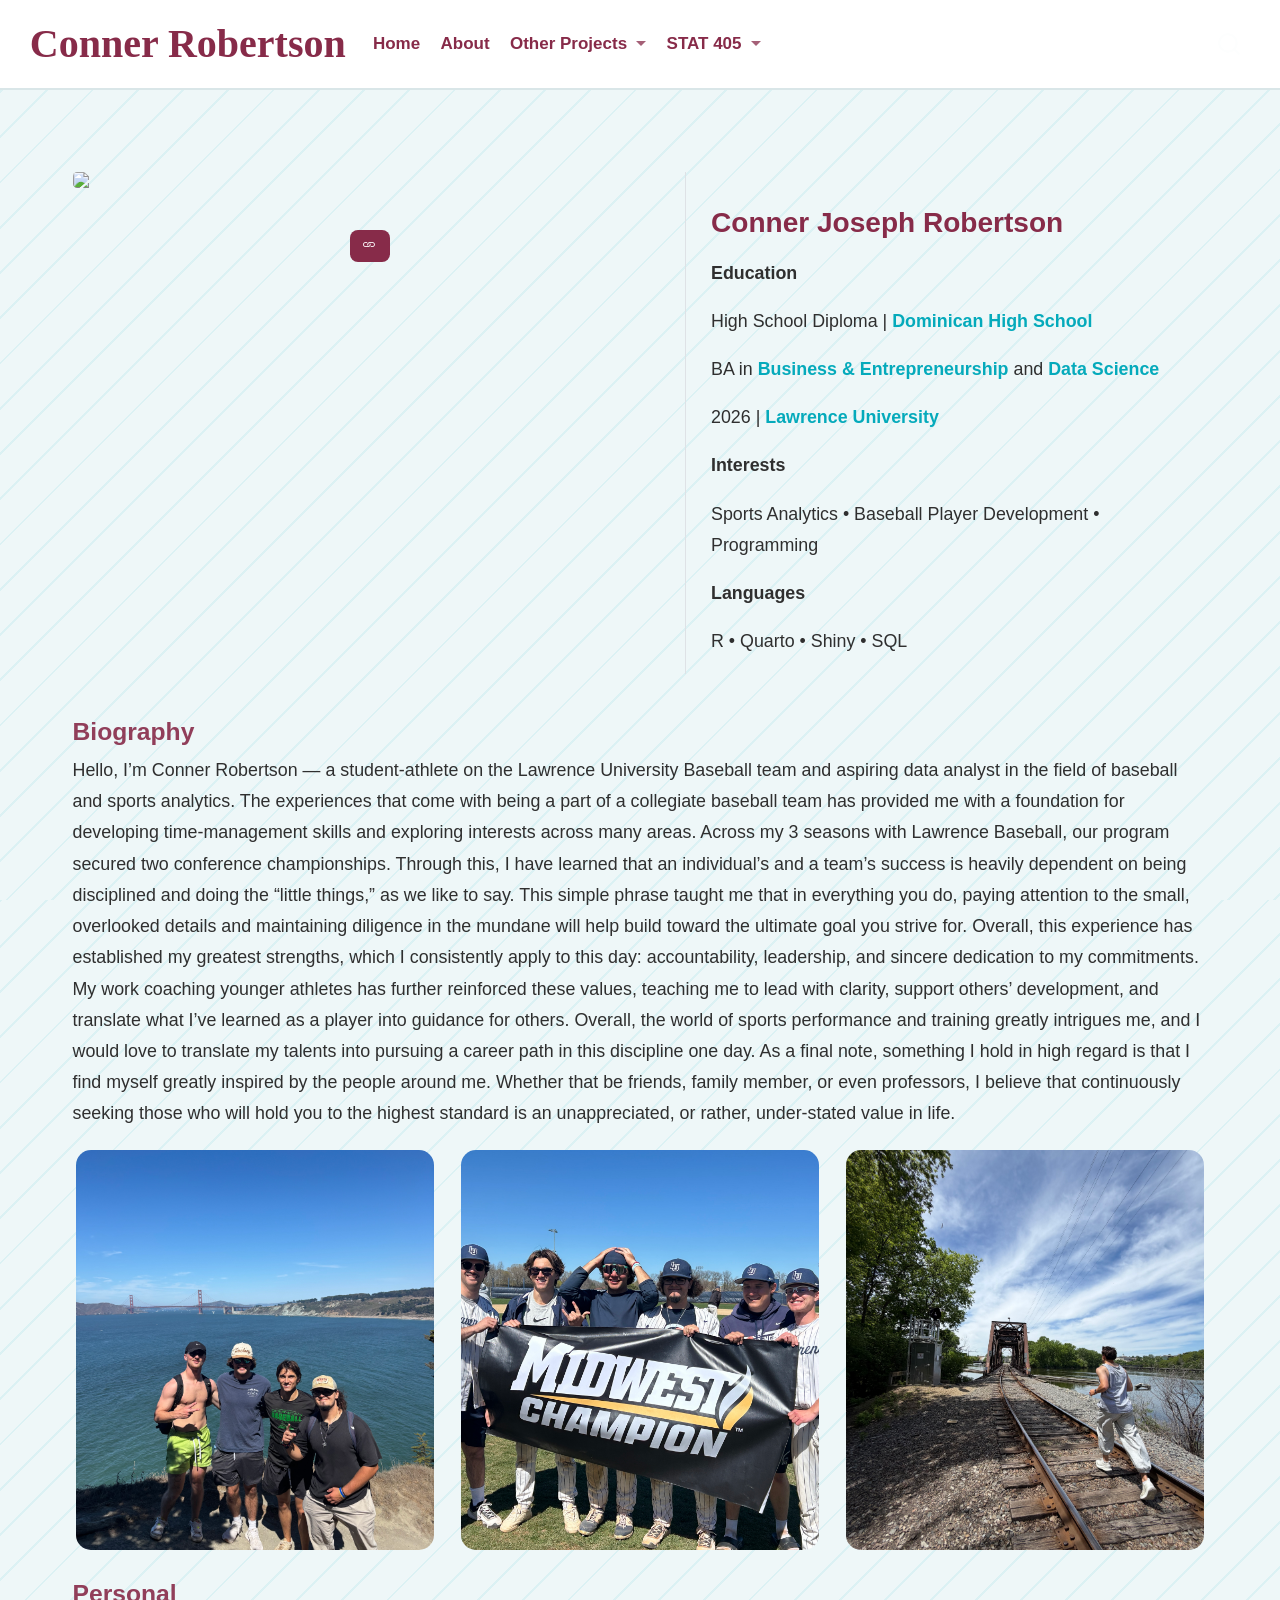
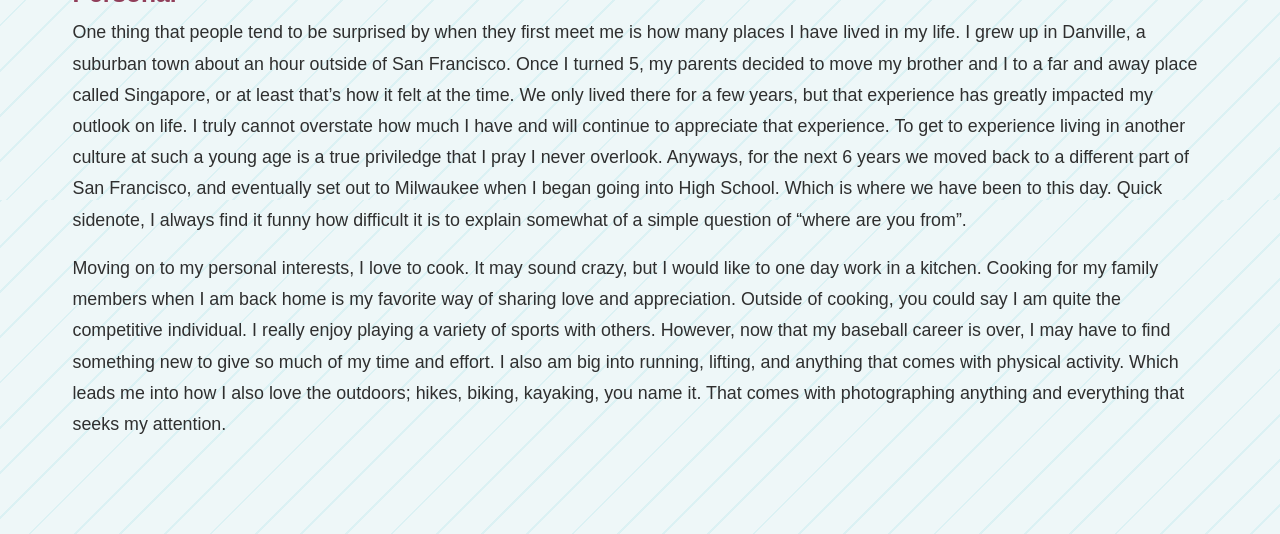
==== commit f1c6dede: "final commit?" ====
--- a/docs/about.html
+++ b/docs/about.html
@@ -7,7 +7,7 @@
 <meta name="viewport" content="width=device-width, initial-scale=1.0, user-scalable=yes">
 
 
-<title>About Me – Conner Robertson</title>
+<title>about – Conner Robertson</title>
 <style>
 code{white-space: pre-wrap;}
 span.smallcaps{font-variant: small-caps;}
@@ -35,7 +35,6 @@
 <script src="site_libs/quarto-html/axe/axe-check.js" type="module"></script>
 <script src="site_libs/quarto-html/popper.min.js"></script>
 <script src="site_libs/quarto-html/tippy.umd.min.js"></script>
-<script src="site_libs/quarto-html/anchor.min.js"></script>
 <link href="site_libs/quarto-html/tippy.css" rel="stylesheet">
 <link href="site_libs/quarto-html/quarto-syntax-highlighting-ed96de9b727972fe78a7b5d16c58bf87.css" rel="stylesheet" id="quarto-text-highlighting-styles">
 <script src="site_libs/bootstrap/bootstrap.min.js"></script>
@@ -120,11 +119,11 @@
     <ul class="dropdown-menu" aria-labelledby="nav-menu-stat-405">    
         <li>
     <a class="dropdown-item" href="./sql_project.html">
- <span class="dropdown-text">SQL Database</span></a>
+ <span class="dropdown-text">SQL Database Creation</span></a>
   </li>  
         <li>
     <a class="dropdown-item" href="./text_analysis.html">
- <span class="dropdown-text">Text Analysis</span></a>
+ <span class="dropdown-text">Textual Analysis of the Four Gospels</span></a>
   </li>  
         <li>
     <a class="dropdown-item" href="./package.html">
@@ -133,6 +132,10 @@
         <li>
     <a class="dropdown-item" href="./poster.html">
  <span class="dropdown-text">KFYO Poster Project</span></a>
+  </li>  
+        <li>
+    <a class="dropdown-item" href="./stylo.html">
+ <span class="dropdown-text">Sylo Package Analysis</span></a>
   </li>  
     </ul>
   </li>
@@ -151,49 +154,58 @@
 <!-- main -->
 <main class="content column-page" id="quarto-document-content">
 
-<header id="title-block-header" class="quarto-title-block default">
-<div class="quarto-title">
-<h1 class="title">About Me</h1>
-</div>
-
-
-
-<div class="quarto-title-meta column-page">
-
-    
-  
-    
+
+
+
+<div class="quarto-about-trestles column-page">
+  <div class="about-entity">
+    <img src="images/IMG_7592.JPG" class="about-image
+  rounded " style="width: 35em;">
+<header id="title-block-header" class="quarto-title-block"></header>
+    <div class="about-links">
+  <a href="https://www.instagram.com/connerrob24/" class="about-link" rel="" target="">
+    <i class="bi bi-link"></i>
+     <span class="about-link-text"></span>
+  </a>
+</div>
   </div>
-  
-
-
-</header>
-
-
-<div class="quarto-layout-panel" data-layout-ncol="2">
+  <div class="about-contents"><div id="intro-heading">
+<section id="conner-joseph-robertson" class="level2">
+<h2 data-anchor-id="conner-joseph-robertson">Conner Joseph Robertson</h2>
+<p><strong>Education</strong></p>
+<p>High School Diploma | <a href="https://dominicanhighschool.com/">Dominican High School</a></p>
+<p>BA in <a href="https://www.lawrence.edu/academics/college/business-and-entrepreneurship">Business &amp; Entrepreneurship</a> and <a href="https://www.lawrence.edu/academics/college/statistics-and-data-science">Data Science</a></p>
+<p>2026 | <a href="https://www.lawrence.edu/">Lawrence University</a></p>
+<p><strong>Interests</strong></p>
+<p>Sports Analytics • Baseball Player Development • Programming</p>
+<p><strong>Languages</strong></p>
+<p>R • Quarto • Shiny • SQL</p>
+</section>
+</div></div>
+</div>
+
+<section id="biography" class="level3">
+<h3 data-anchor-id="biography">Biography</h3>
+<p>Hello, I’m Conner Robertson — a student-athlete on the Lawrence University Baseball team and aspiring data analyst in the field of baseball and sports analytics. The experiences that come with being a part of a collegiate baseball team has provided me with a foundation for developing time-management skills and exploring interests across many areas. Across my 3 seasons with Lawrence Baseball, our program secured two conference championships. Through this, I have learned that an individual’s and a team’s success is heavily dependent on being disciplined and doing the “little things,” as we like to say. This simple phrase taught me that in everything you do, paying attention to the small, overlooked details and maintaining diligence in the mundane will help build toward the ultimate goal you strive for. Overall, this experience has established my greatest strengths, which I consistently apply to this day: accountability, leadership, and sincere dedication to my commitments. My work coaching younger athletes has further reinforced these values, teaching me to lead with clarity, support others’ development, and translate what I’ve learned as a player into guidance for others. Overall, the world of sports performance and training greatly intrigues me, and I would love to translate my talents into pursuing a career path in this discipline one day. As a final note, something I hold in high regard is that I find myself greatly inspired by the people around me. Whether that be friends, family member, or even professors, I believe that continuously seeking those who will hold you to the highest standard is an unappreciated, or rather, under-stated value in life.</p>
+<div class="quarto-layout-panel" data-layout-ncol="3">
 <div class="quarto-layout-row quarto-layout-valign-bottom">
-<div class="quarto-layout-cell" style="flex-basis: 50.0%;justify-content: center;">
-<p><img src="images/IMG_9159.JPG" class="img-fluid" style="width: 100%; height: 400px; object-fit: cover; border-radius: 15px;"></p>
-</div>
-<div class="quarto-layout-cell" style="flex-basis: 50.0%;justify-content: center;">
-<p><img src="images/IMG_7592.JPG" class="img-fluid" style="width: 100%; height: 400px; object-fit: cover; border-radius: 15px;"></p>
-</div>
-</div>
-</div>
-<p>Hello, I’m Conner Robertson — a student-athlete and aspiring business professional with interests in baseball, analytics, entrepreneurship, and technology.</p>
-<p>This website highlights my background, projects, and experience. I am especially interested in combining data, performance, and strategy to solve real-world problems.</p>
-<section id="interests" class="level2">
-<h2 class="anchored" data-anchor-id="interests">Interests</h2>
-<ul>
-<li>Business and entrepreneurship projects</li>
-<li>Baseball performance and player development</li>
-<li>Data visualization and coding in R</li>
-<li>Professional portfolio development</li>
-</ul>
+<div class="quarto-layout-cell" style="flex-basis: 33.3%;justify-content: center;">
+<p><img src="images/IMG_9227.jpeg" class="img-fluid" style="width: 100%; height: 400px; object-fit: cover; border-radius: 15px;"></p>
+</div>
+<div class="quarto-layout-cell" style="flex-basis: 33.3%;justify-content: center;">
+<p><img src="images/IMG_7593.JPEG" class="img-fluid" style="width: 100%; height: 400px; object-fit: cover; border-radius: 15px;"></p>
+</div>
+<div class="quarto-layout-cell" style="flex-basis: 33.3%;justify-content: center;">
+<p><img src="images/IMG_2054.jpeg" class="img-fluid" style="width: 100%; height: 400px; object-fit: cover; border-radius: 15px;"></p>
+</div>
+</div>
+</div>
 </section>
-<section id="beyond-the-classroom" class="level2">
-<h2 class="anchored" data-anchor-id="beyond-the-classroom">Beyond the classroom</h2>
-<p>I value teamwork, discipline, and continuous improvement. My experiences in athletics and academics have shaped the way I approach leadership, preparation, and long-term growth.</p>
+<section id="personal" class="level3">
+<h3 data-anchor-id="personal">Personal</h3>
+<p>One thing that people tend to be surprised by when they first meet me is how many places I have lived in my life. I grew up in Danville, a suburban town about an hour outside of San Francisco. Once I turned 5, my parents decided to move my brother and I to a far and away place called Singapore, or at least that’s how it felt at the time. We only lived there for a few years, but that experience has greatly impacted my outlook on life. I truly cannot overstate how much I have and will continue to appreciate that experience. To get to experience living in another culture at such a young age is a true priviledge that I pray I never overlook. Anyways, for the next 6 years we moved back to a different part of San Francisco, and eventually set out to Milwaukee when I began going into High School. Which is where we have been to this day. Quick sidenote, I always find it funny how difficult it is to explain somewhat of a simple question of “where are you from”.</p>
+<p>Moving on to my personal interests, I love to cook. It may sound crazy, but I would like to one day work in a kitchen. Cooking for my family members when I am back home is my favorite way of sharing love and appreciation. Outside of cooking, you could say I am quite the competitive individual. I really enjoy playing a variety of sports with others. However, now that my baseball career is over, I may have to find something new to give so much of my time and effort. I also am big into running, lifting, and anything that comes with physical activity. Which leads me into how I also love the outdoors; hikes, biking, kayaking, you name it. That comes with photographing anything and everything that seeks my attention.</p>
+
 
 
 </section>
@@ -201,13 +213,6 @@
 </main> <!-- /main -->
 <script id="quarto-html-after-body" type="application/javascript">
   window.document.addEventListener("DOMContentLoaded", function (event) {
-    const icon = "";
-    const anchorJS = new window.AnchorJS();
-    anchorJS.options = {
-      placement: 'right',
-      icon: icon
-    };
-    anchorJS.add('.anchored');
     const isCodeAnnotation = (el) => {
       for (const clz of el.classList) {
         if (clz.startsWith('code-annotation-')) {                     
--- a/docs/styles.css
+++ b/docs/styles.css
@@ -160,6 +160,23 @@
   color: white !important;
 }
 
+.kalman-ascii {
+  text-align: center;
+  margin: 2rem 0;
+}
+
+.kalman-ascii pre {
+  display: inline-block;
+  text-align: left;
+  font-size: 1.35rem;
+  line-height: 1.6;
+  padding: 1.5rem 2rem;
+  border-radius: 15px;
+  background-color: #f4f6f8;
+  border: 1px solid #ddd;
+  box-shadow: 0 4px 12px rgba(0, 0, 0, 0.08);
+}
+
 /* Make cards in grids the same height */
 .grid {
   align-items: stretch;
@@ -180,6 +197,20 @@
   line-height: 1.7;
 }
 
+.shiny-page-embed {
+  margin-top: 1.5rem;
+  margin-bottom: 2rem;
+}
+
+.shiny-page-embed iframe {
+  width: 100%;
+  height: 1000px;
+  border: 1px solid #ddd;
+  border-radius: 14px;
+  background-color: white;
+  box-shadow: 0 4px 14px rgba(0, 0, 0, 0.12);
+}
+
 /* Existing image style */
 .profile-pic {
   display: block;
@@ -209,7 +240,7 @@
 .profile-photo {
   display: block;
   width: 100%;
-  max-width: 500px;
+  max-width: 475px;
   margin: 40px auto 25px auto;
   border: 1px solid rgba(135, 43, 73, 0.35);
   border-radius: 18px;
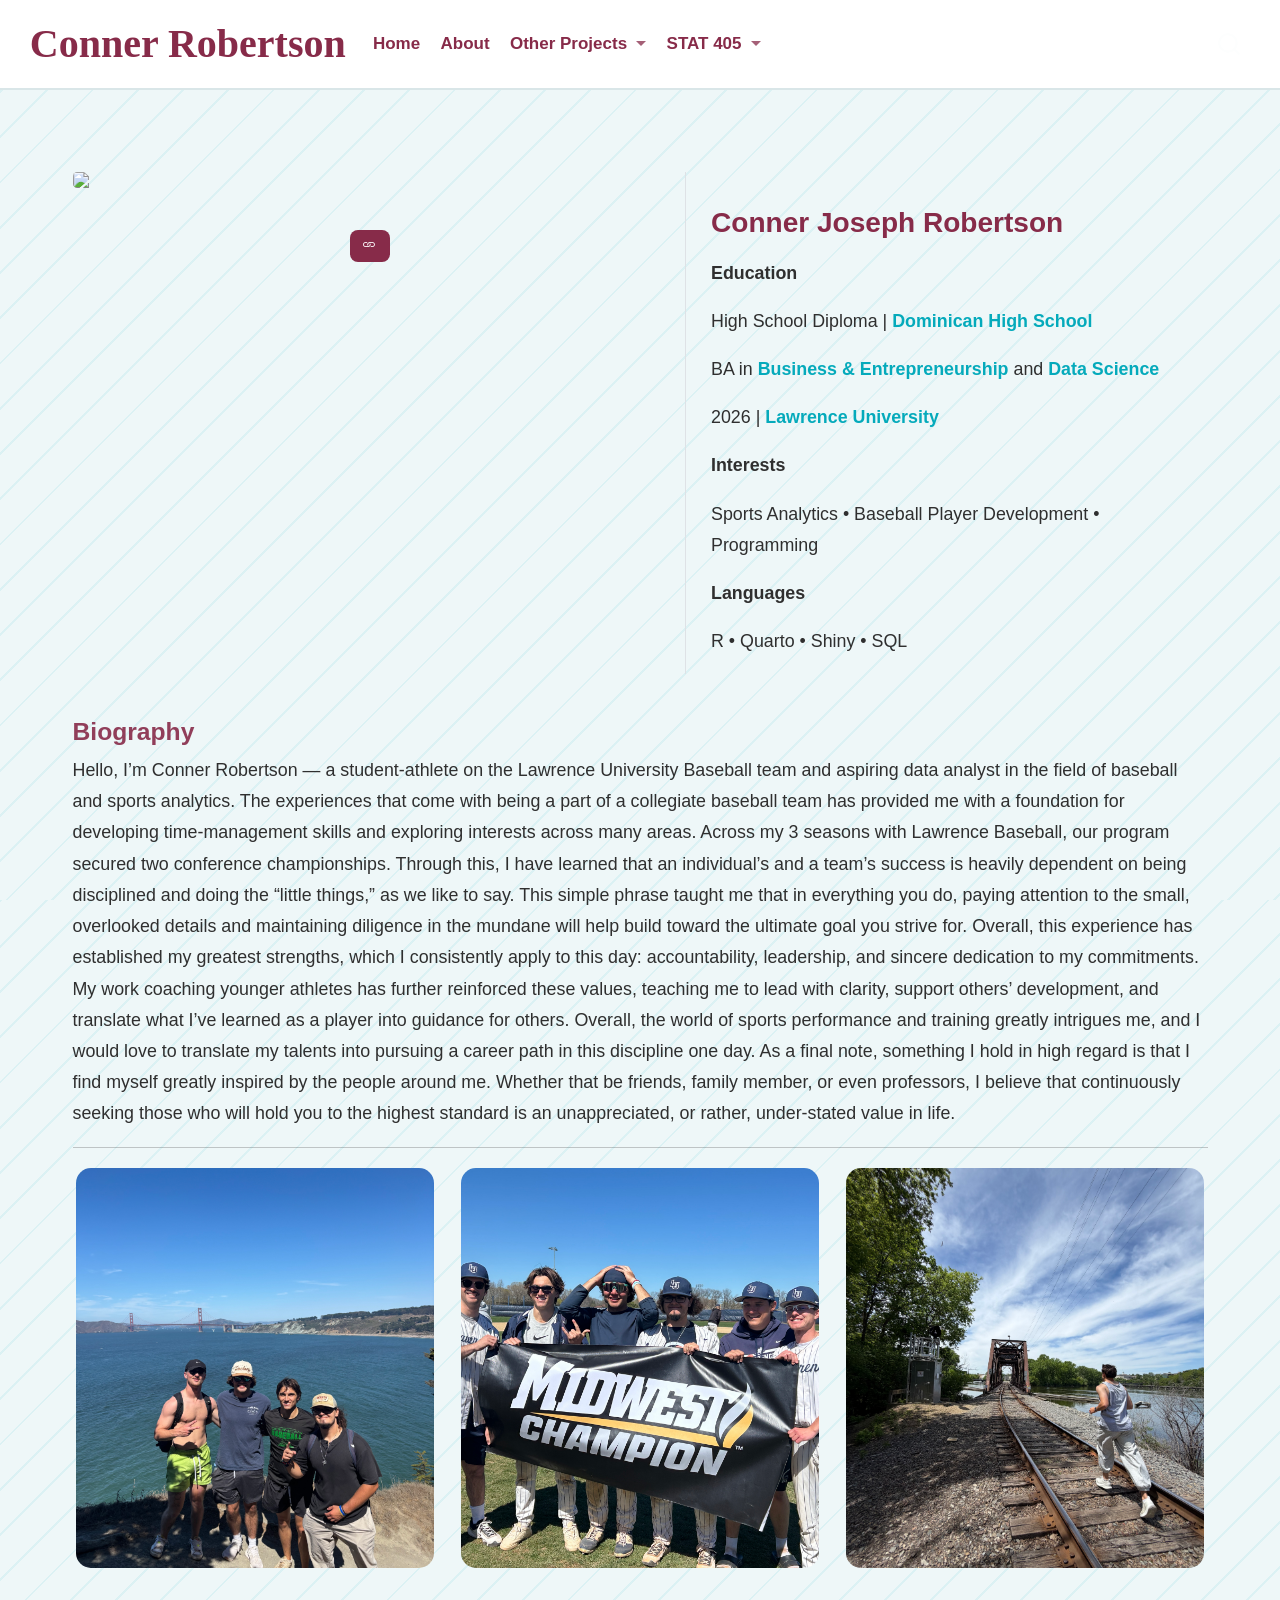
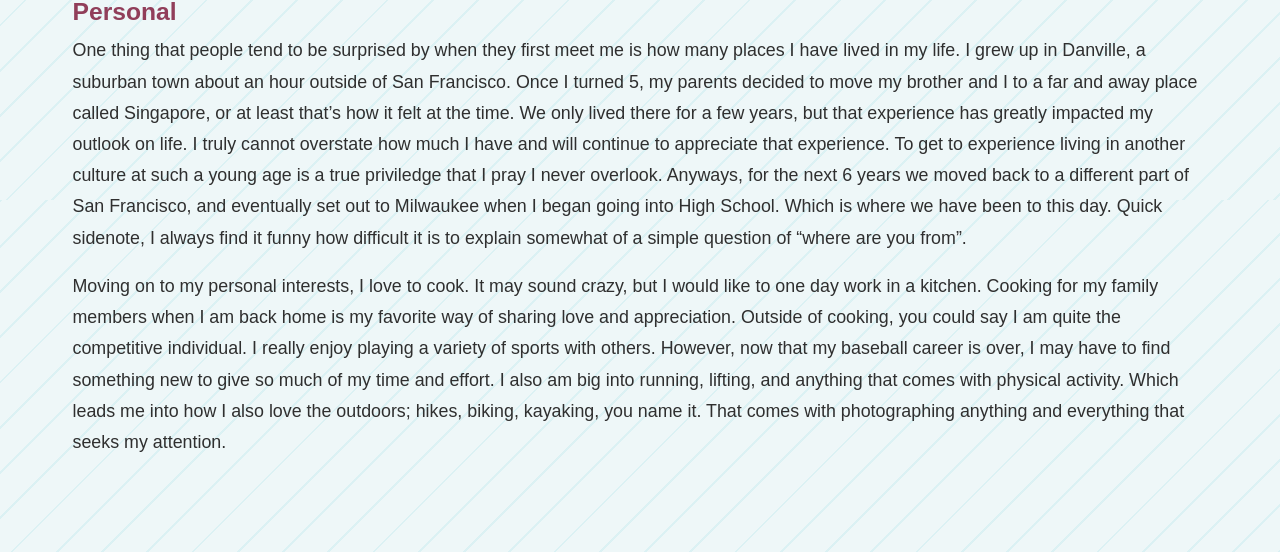
==== commit 5134289f: "final commit again?" ====
--- a/docs/about.html
+++ b/docs/about.html
@@ -187,6 +187,7 @@
 <section id="biography" class="level3">
 <h3 data-anchor-id="biography">Biography</h3>
 <p>Hello, I’m Conner Robertson — a student-athlete on the Lawrence University Baseball team and aspiring data analyst in the field of baseball and sports analytics. The experiences that come with being a part of a collegiate baseball team has provided me with a foundation for developing time-management skills and exploring interests across many areas. Across my 3 seasons with Lawrence Baseball, our program secured two conference championships. Through this, I have learned that an individual’s and a team’s success is heavily dependent on being disciplined and doing the “little things,” as we like to say. This simple phrase taught me that in everything you do, paying attention to the small, overlooked details and maintaining diligence in the mundane will help build toward the ultimate goal you strive for. Overall, this experience has established my greatest strengths, which I consistently apply to this day: accountability, leadership, and sincere dedication to my commitments. My work coaching younger athletes has further reinforced these values, teaching me to lead with clarity, support others’ development, and translate what I’ve learned as a player into guidance for others. Overall, the world of sports performance and training greatly intrigues me, and I would love to translate my talents into pursuing a career path in this discipline one day. As a final note, something I hold in high regard is that I find myself greatly inspired by the people around me. Whether that be friends, family member, or even professors, I believe that continuously seeking those who will hold you to the highest standard is an unappreciated, or rather, under-stated value in life.</p>
+<hr>
 <div class="quarto-layout-panel" data-layout-ncol="3">
 <div class="quarto-layout-row quarto-layout-valign-bottom">
 <div class="quarto-layout-cell" style="flex-basis: 33.3%;justify-content: center;">
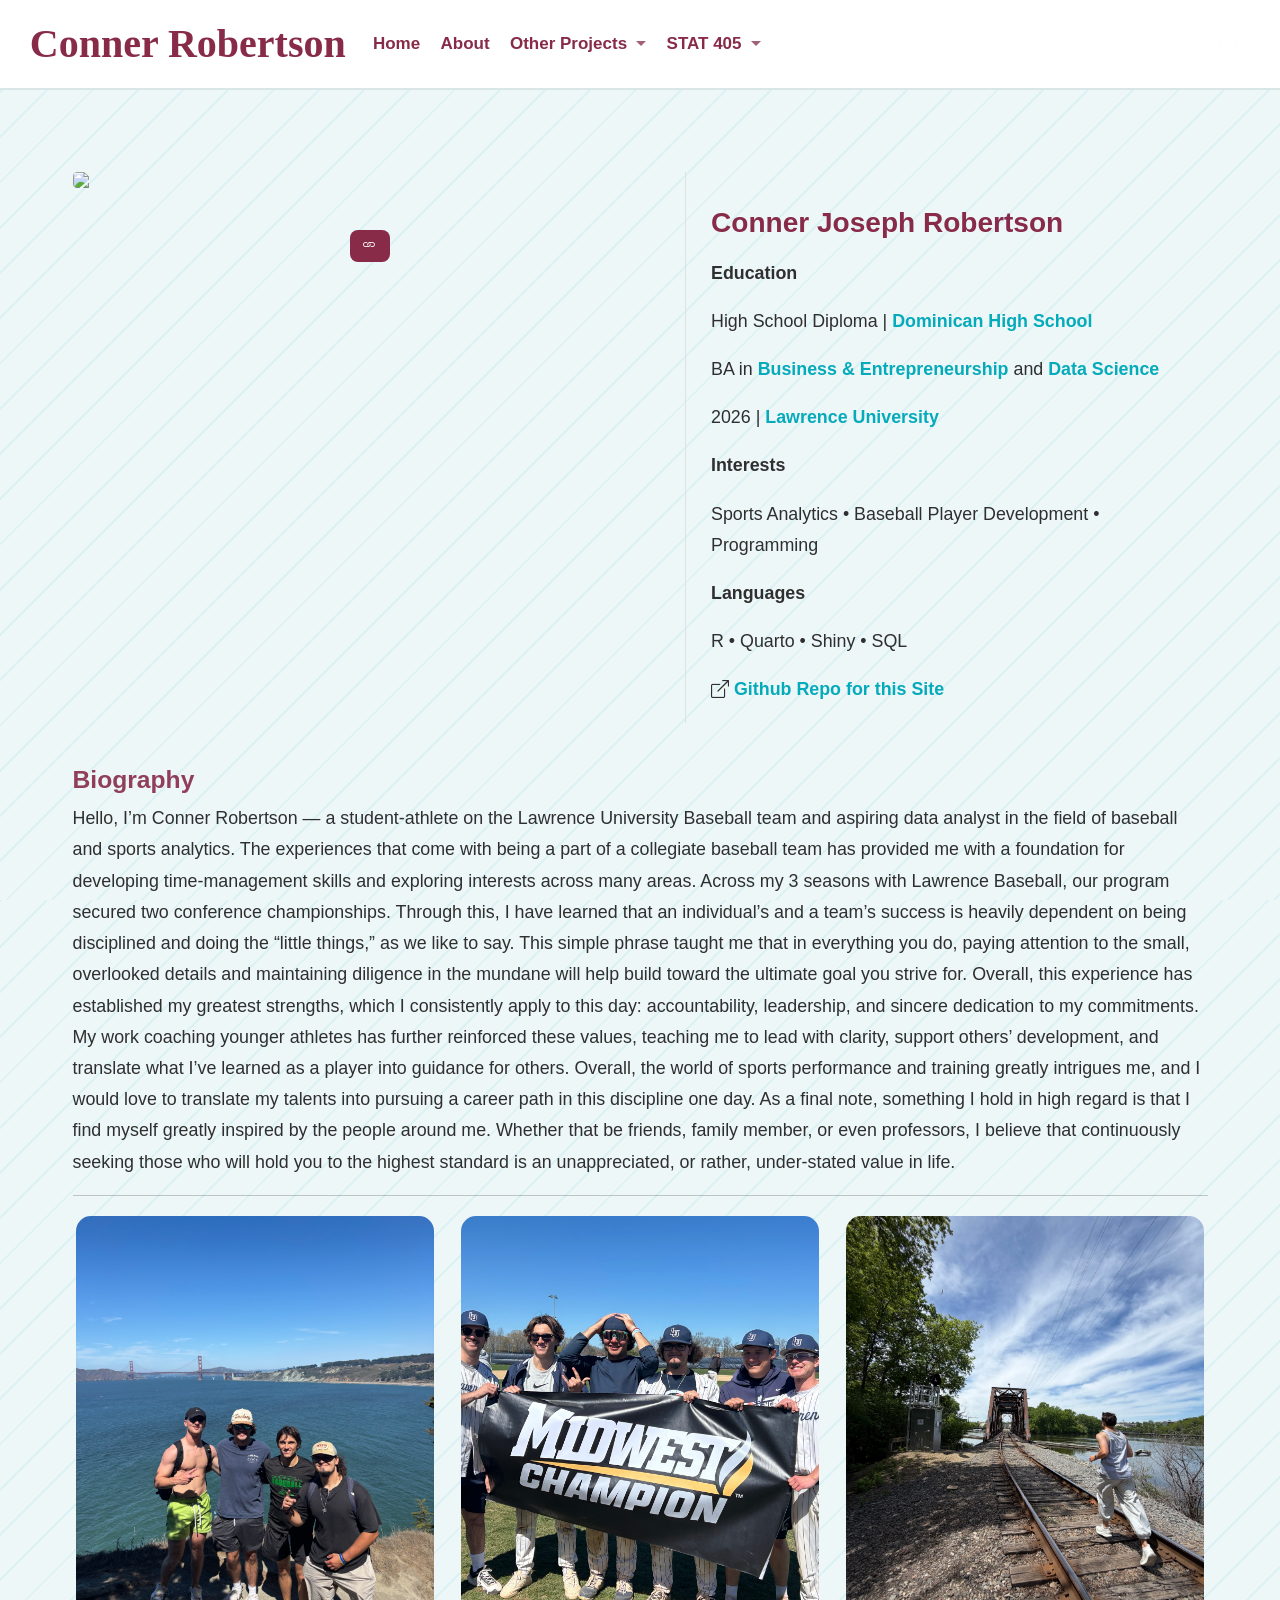
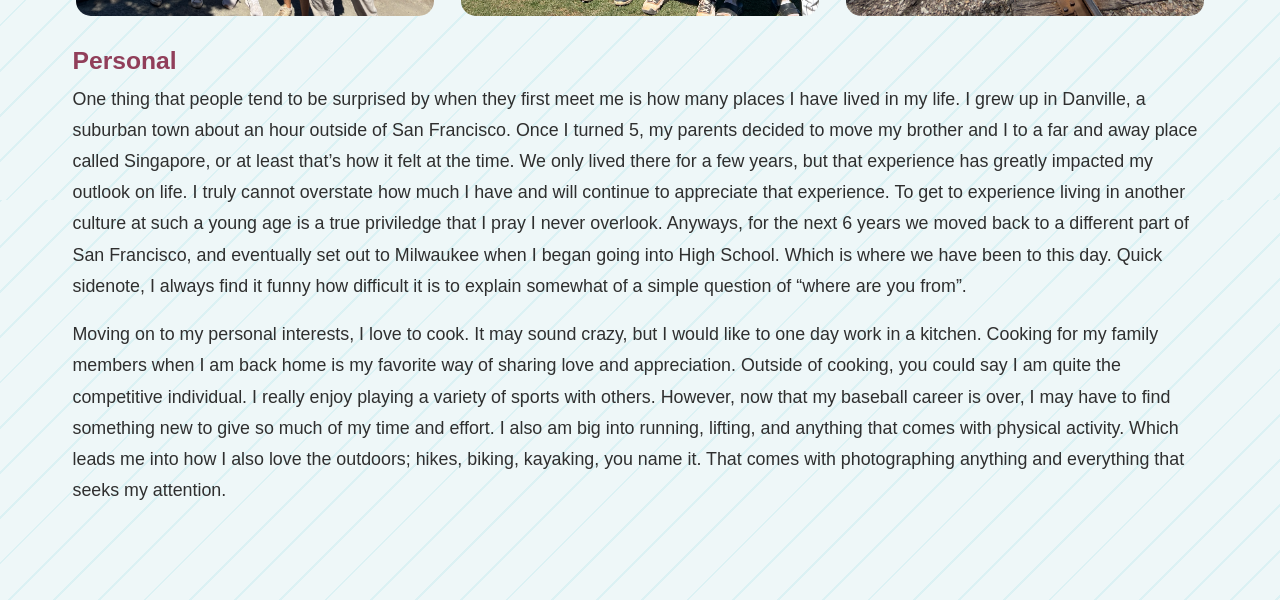
==== commit 39d81e85: "final commit......" ====
--- a/docs/about.html
+++ b/docs/about.html
@@ -180,6 +180,7 @@
 <p>Sports Analytics • Baseball Player Development • Programming</p>
 <p><strong>Languages</strong></p>
 <p>R • Quarto • Shiny • SQL</p>
+<p><i class="bi bi-box-arrow-up-right"></i> <a href="https://github.com/connerrob24/connerrob24.github.io" target="_blank">Github Repo for this Site</a></p>
 </section>
 </div></div>
 </div>
--- a/docs/styles.css
+++ b/docs/styles.css
@@ -483,6 +483,11 @@
   grid-column: span 2;
 }
 
+.photo-item.full {
+  grid-column: 1 / -1;
+  grid-row: span 1;
+}
+
 /* Custom layout tweaks */
 .photo-item:nth-child(1) {
   grid-column: span 2;
